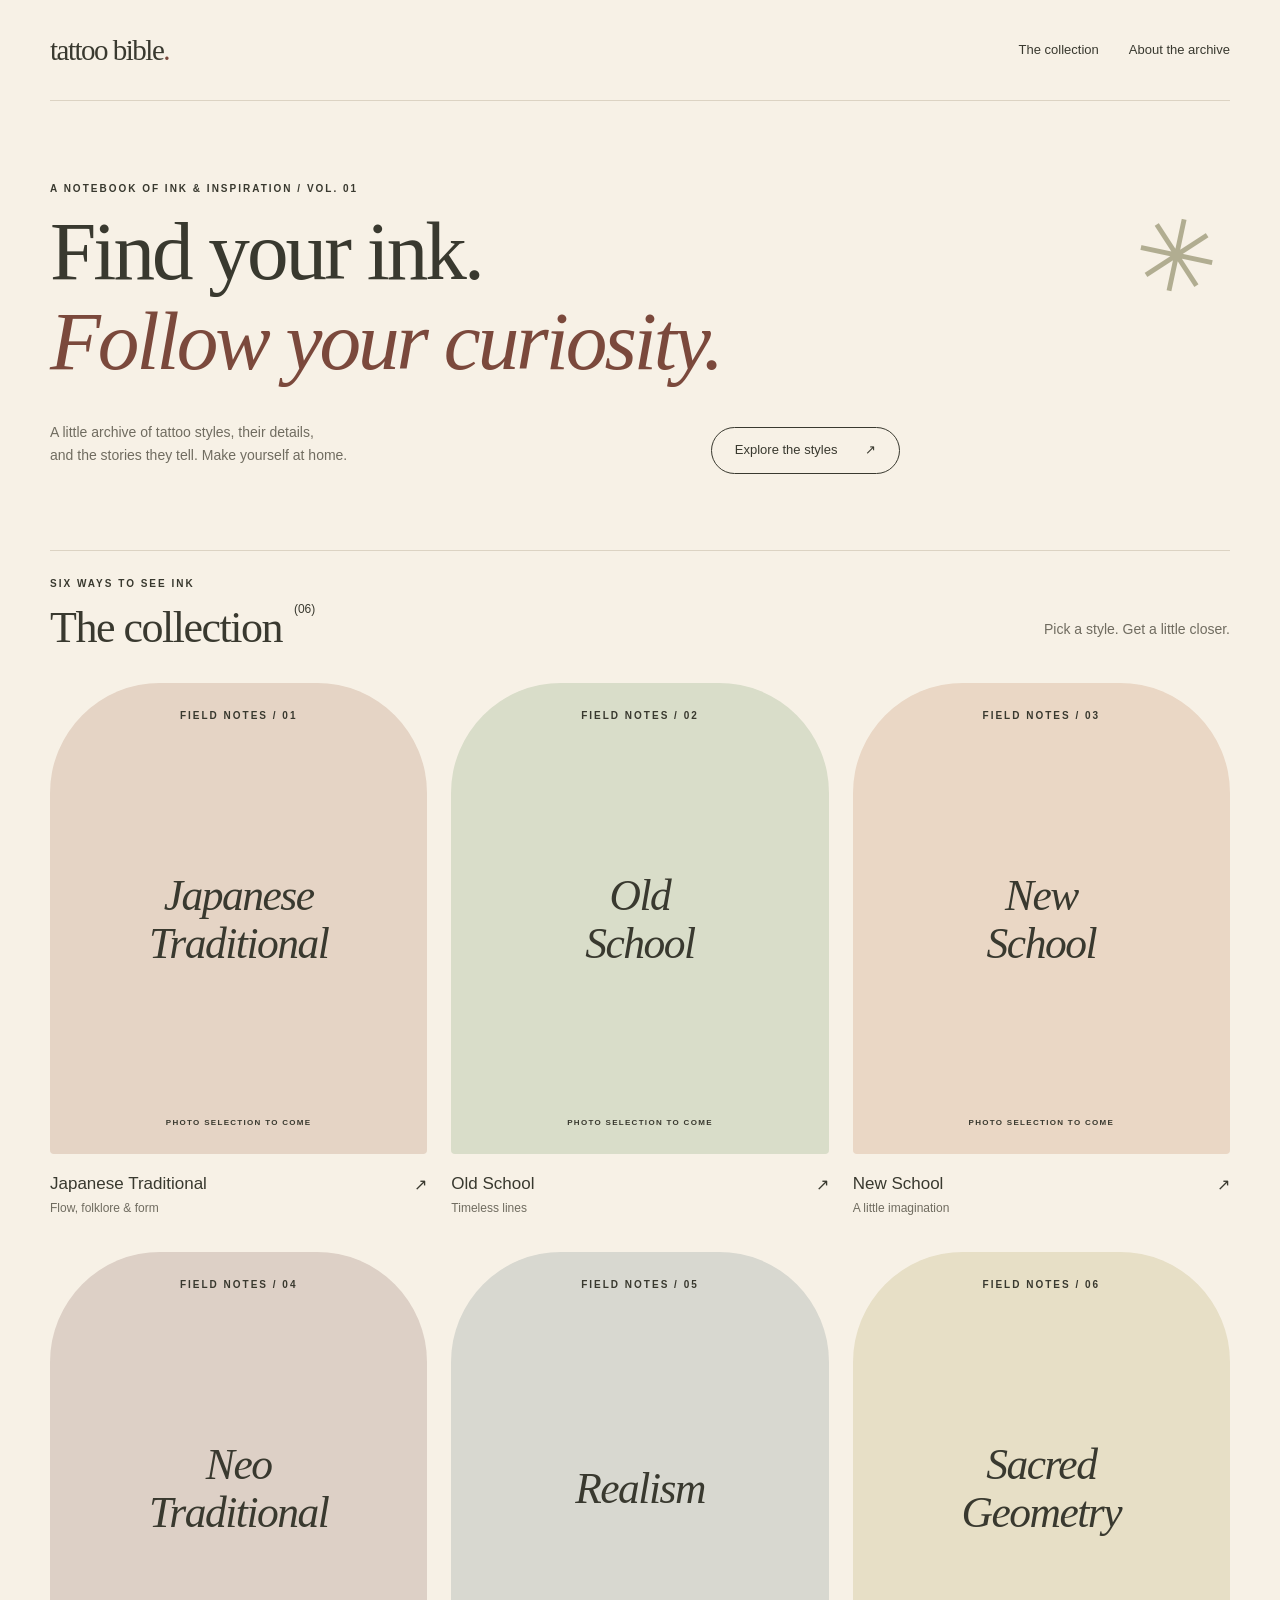
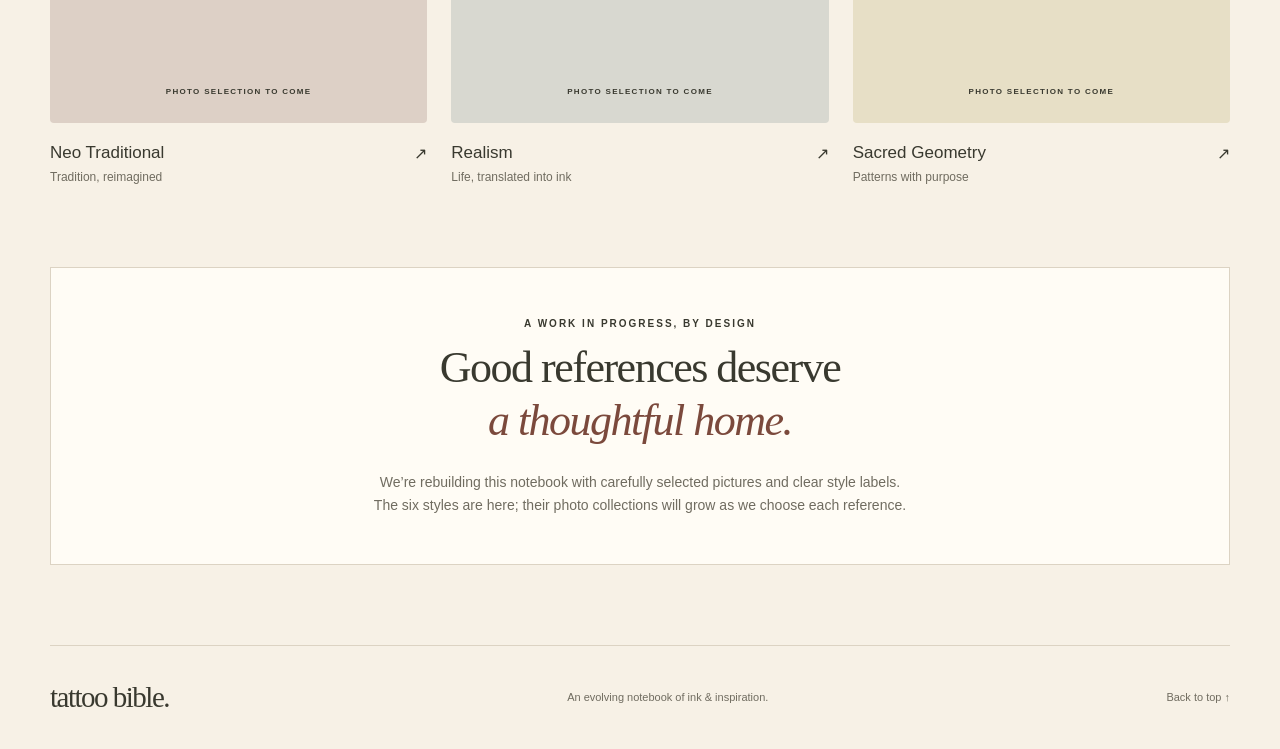
==== index.html @ 5ea59a40 "Rebuild cream Tattoo Bible with editable static pages and fresh image folders" ====
<!doctype html>
<html lang="en">
  <head>
    <meta charset="utf-8">
    <meta name="viewport" content="width=device-width, initial-scale=1">
    <meta name="description" content="A visual notebook of six tattoo styles. Explore their details and build your reference collection.">
    <title>A visual notebook — Tattoo Bible</title>
    <link rel="stylesheet" href="css/style.css">
    <script src="js/main.js" defer></script>
  </head>
  <body>
    <a class="skip-link" href="#main">Skip to content</a>
    <header class="site-header">
      <a class="brand" href="index.html">tattoo bible<span class="brand-dot">.</span></a>
      <nav aria-label="Main navigation">
        <a href="index.html#collection">The collection</a>
        <a href="index.html#about">About the archive</a>
      </nav>
    </header>
    <main id="main">
      <div id="top"></div>
      <section class="hero" aria-labelledby="hero-title">
        <p class="eyebrow">A NOTEBOOK OF INK &amp; INSPIRATION / VOL. 01</p>
        <h1 id="hero-title">Find your ink.<br><em>Follow your curiosity.</em></h1>
        <div class="hero-bottom">
          <p>A little archive of tattoo styles, their details,<br>and the stories they tell. Make yourself at home.</p>
          <a class="pill-link" href="#collection">Explore the styles <span aria-hidden="true">↗</span></a>
        </div>
        <span class="hero-flower" aria-hidden="true">✳</span>
      </section>
      <section id="collection" aria-labelledby="collection-title">
        <div class="section-heading">
          <div><p class="eyebrow">SIX WAYS TO SEE INK</p><h2 id="collection-title">The collection<span class="small-count">(06)</span></h2></div>
          <p>Pick a style. Get a little closer.</p>
        </div>
        <div class="style-grid">
        <a class="style-card" href="styles/japanese-traditional.html">
          <div class="cover-placeholder tone-1" aria-label="Japanese Traditional: photos to be selected">
            <span class="cover-index">FIELD NOTES / 01</span>
            <span class="cover-word">Japanese<br>Traditional</span>
            <span class="cover-note">PHOTO SELECTION TO COME</span>
          </div>
          <div class="card-heading"><h3>Japanese Traditional</h3><span aria-hidden="true">↗</span></div>
          <p>Flow, folklore & form</p>
        </a>
        <a class="style-card" href="styles/old-school.html">
          <div class="cover-placeholder tone-2" aria-label="Old School: photos to be selected">
            <span class="cover-index">FIELD NOTES / 02</span>
            <span class="cover-word">Old<br>School</span>
            <span class="cover-note">PHOTO SELECTION TO COME</span>
          </div>
          <div class="card-heading"><h3>Old School</h3><span aria-hidden="true">↗</span></div>
          <p>Timeless lines</p>
        </a>
        <a class="style-card" href="styles/new-school.html">
          <div class="cover-placeholder tone-3" aria-label="New School: photos to be selected">
            <span class="cover-index">FIELD NOTES / 03</span>
            <span class="cover-word">New<br>School</span>
            <span class="cover-note">PHOTO SELECTION TO COME</span>
          </div>
          <div class="card-heading"><h3>New School</h3><span aria-hidden="true">↗</span></div>
          <p>A little imagination</p>
        </a>
        <a class="style-card" href="styles/neo-traditional.html">
          <div class="cover-placeholder tone-4" aria-label="Neo Traditional: photos to be selected">
            <span class="cover-index">FIELD NOTES / 04</span>
            <span class="cover-word">Neo<br>Traditional</span>
            <span class="cover-note">PHOTO SELECTION TO COME</span>
          </div>
          <div class="card-heading"><h3>Neo Traditional</h3><span aria-hidden="true">↗</span></div>
          <p>Tradition, reimagined</p>
        </a>
        <a class="style-card" href="styles/realism.html">
          <div class="cover-placeholder tone-5" aria-label="Realism: photos to be selected">
            <span class="cover-index">FIELD NOTES / 05</span>
            <span class="cover-word">Realism</span>
            <span class="cover-note">PHOTO SELECTION TO COME</span>
          </div>
          <div class="card-heading"><h3>Realism</h3><span aria-hidden="true">↗</span></div>
          <p>Life, translated into ink</p>
        </a>
        <a class="style-card" href="styles/sacred-geometry.html">
          <div class="cover-placeholder tone-6" aria-label="Sacred Geometry: photos to be selected">
            <span class="cover-index">FIELD NOTES / 06</span>
            <span class="cover-word">Sacred<br>Geometry</span>
            <span class="cover-note">PHOTO SELECTION TO COME</span>
          </div>
          <div class="card-heading"><h3>Sacred Geometry</h3><span aria-hidden="true">↗</span></div>
          <p>Patterns with purpose</p>
        </a>
        </div>
      </section>
      <section id="about" class="about-note" aria-labelledby="about-title">
        <p class="eyebrow">A WORK IN PROGRESS, BY DESIGN</p>
        <h2 id="about-title">Good references deserve<br><em>a thoughtful home.</em></h2>
        <p>We’re rebuilding this notebook with carefully selected pictures and clear style labels. The six styles are here; their photo collections will grow as we choose each reference.</p>
      </section>
    </main>
    <footer class="site-footer">
      <a class="brand" href="index.html">tattoo bible.</a>
      <p>An evolving notebook of ink &amp; inspiration.</p>
      <a href="#top">Back to top ↑</a>
    </footer>
  </body>
</html>
---- css/style.css ----
/* Change these colors to personalize the whole website. */
:root {
  --cream: #f7f1e6;
  --paper: #fffcf5;
  --ink: #39392f;
  --muted: #706c60;
  --line: #dcd3c3;
  --accent: #7b493c;
}

* {
  box-sizing: border-box;
}

html {
  scroll-behavior: smooth;
  scroll-padding-top: 24px;
}

body {
  margin: 0;
  background: var(--cream);
  color: var(--ink);
  font-family: Arial, Helvetica, sans-serif;
  font-size: 16px;
  line-height: 1.6;
}

a {
  color: inherit;
  text-decoration: none;
}

a:focus-visible, button:focus-visible {
  outline: 3px solid var(--accent);
  outline-offset: 5px;
}

.site-header, main, .site-footer {
  width: min(1180px, calc(100% - 64px));
  margin-inline: auto;
}

.site-header {
  display: flex;
  justify-content: space-between;
  align-items: center;
  padding-block: 27px;
  border-bottom: 1px solid var(--line);
  gap: 24px;
}

.brand {
  font-family: Georgia, serif;
  font-size: 29px;
  letter-spacing: -1.5px;
}

.brand-dot {
  color: var(--accent);
}

nav {
  display: flex;
  gap: 30px;
  font-size: 13px;
}

nav a:hover, .back-link:hover {
  text-decoration: underline;
  text-underline-offset: 5px;
}

.hero {
  position: relative;
  padding: 80px 0 70px;
}

.eyebrow, .cover-index, .cover-note {
  font-size: 10px;
  letter-spacing: 2px;
  font-weight: 600;
}

h1, h2, h3, p {
  margin-top: 0;
}

h1, h2, .serif-note {
  font-family: Georgia, 'Times New Roman', serif;
  font-weight: 400;
}

h1 {
  font-size: clamp(44px, 6.5vw, 86px);
  line-height: 1.08;
  letter-spacing: -3px;
  margin-bottom: 34px;
}

em {
  font-weight: 400;
  color: var(--accent);
}

.hero-bottom {
  display: flex;
  align-items: center;
  justify-content: space-between;
  max-width: 850px;
  gap: 28px;
}

.hero-bottom p, .style-card p, .section-heading > p {
  color: var(--muted);
  font-size: 14px;
}

.pill-link {
  border: 1px solid var(--ink);
  padding: 12px 23px;
  border-radius: 40px;
  font-size: 13px;
  white-space: nowrap;
}

.pill-link span {
  margin-left: 24px;
}

.pill-link:hover {
  background: var(--ink);
  color: var(--cream);
}

.hero-flower {
  position: absolute;
  right: 12px;
  top: 75px;
  font-size: 100px;
  color: #b1ad91;
  transform: rotate(12deg);
}

.section-heading {
  display: flex;
  align-items: end;
  justify-content: space-between;
  gap: 24px;
  border-top: 1px solid var(--line);
  padding-top: 25px;
  margin-bottom: 28px;
}

h2 {
  font-size: clamp(30px, 4vw, 44px);
  line-height: 1.2;
  letter-spacing: -1.5px;
  margin-bottom: 0;
}

.small-count {
  font: 12px Arial, sans-serif;
  vertical-align: top;
  letter-spacing: 0;
  margin-left: 12px;
}

.style-grid, .photo-grid {
  display: grid;
  grid-template-columns: repeat(3, minmax(0, 1fr));
  gap: 34px 24px;
}

.cover-placeholder {
  aspect-ratio: 4 / 5;
  display: flex;
  flex-direction: column;
  align-items: center;
  justify-content: space-between;
  padding: 25px 14px;
  border-radius: 110px 110px 4px 4px;
  transition: transform 180ms ease;
}

.style-card:hover .cover-placeholder {
  transform: translateY(-5px);
}

.cover-word {
  font: italic clamp(28px, 3.4vw, 47px)/1.1 Georgia, serif;
  text-align: center;
  letter-spacing: -1.5px;
}

.cover-note {
  font-size: 8px;
  letter-spacing: 1.3px;
}

.tone-1 { background: #e5d4c5; }
.tone-2 { background: #d9ddc9; }
.tone-3 { background: #ead7c5; }
.tone-4 { background: #ddd0c6; }
.tone-5 { background: #d8d8d0; }
.tone-6 { background: #e7dfc6; }

.card-heading {
  display: flex;
  align-items: center;
  justify-content: space-between;
  margin-top: 16px;
}

.card-heading h3 {
  font-size: 17px;
  font-weight: 500;
  margin-bottom: 1px;
}

.style-card p {
  font-size: 12px;
  margin-bottom: 0;
}

.about-note {
  margin-block: 80px;
  padding: 48px 30px;
  background: var(--paper);
  text-align: center;
  border: 1px solid var(--line);
}

.about-note > p:last-child {
  max-width: 540px;
  margin: 24px auto 0;
  color: var(--muted);
  font-size: 14px;
}

.site-footer {
  border-top: 1px solid var(--line);
  padding-block: 28px;
  display: flex;
  justify-content: space-between;
  align-items: center;
  gap: 24px;
}

.site-footer p, .site-footer > a:last-child {
  margin: 0;
  font-size: 11px;
  color: var(--muted);
}

.back-link {
  display: inline-block;
  margin-top: 30px;
  font-size: 13px;
}

.style-intro {
  display: grid;
  grid-template-columns: 1fr 1fr;
  gap: 60px;
  padding-block: 58px;
}

.style-intro h1 {
  font-size: clamp(44px, 5vw, 68px);
}

.serif-note {
  font-size: 24px;
  font-style: italic;
  color: var(--accent);
}

.description {
  font-size: 17px;
  padding-top: 23px;
}

.traits {
  list-style: none;
  padding: 0;
  display: flex;
  flex-wrap: wrap;
  gap: 8px;
}

.traits li {
  padding: 5px 12px;
  border: 1px solid var(--line);
  border-radius: 20px;
  font-size: 11px;
}

.section-heading > span {
  font-size: 9px;
  letter-spacing: 1px;
}

.gallery-section {
  margin-bottom: 70px;
}

.empty-gallery {
  text-align: center;
  padding: 65px 24px;
  border-radius: 4px;
}

.empty-symbol {
  font-size: 50px;
}

.empty-gallery h3 {
  font: 30px Georgia, serif;
  margin-bottom: 12px;
}

.empty-gallery p {
  color: var(--muted);
  font-size: 14px;
}

.photo-grid img {
  display: block;
  width: 100%;
  height: auto;
  border-radius: 4px;
}

.photo-grid figure {
  margin: 0;
}

.photo-grid figcaption {
  font-size: 12px;
  margin-top: 8px;
}

.skip-link {
  position: absolute;
  top: -100px;
  background: var(--paper);
  padding: 12px;
}

.skip-link:focus {
  top: 0;
  z-index: 10;
}

@media (max-width: 760px) {
  .site-header, main, .site-footer {
    width: calc(100% - 36px);
  }

  .site-header {
    align-items: start;
  }

  nav {
    gap: 10px;
    flex-direction: column;
    font-size: 11px;
  }

  .hero {
    padding-block: 58px 45px;
  }

  h1 {
    letter-spacing: -2px;
  }

  .hero-flower {
    display: none;
  }

  .hero-bottom, .section-heading, .site-footer {
    align-items: start;
    flex-direction: column;
  }

  .style-grid, .photo-grid {
    grid-template-columns: repeat(2, minmax(0, 1fr));
    gap: 28px 16px;
  }

  .cover-placeholder {
    padding: 20px 10px;
  }

  .cover-index, .cover-note {
    font-size: 7px;
    letter-spacing: 0.7px;
  }

  .card-heading h3 {
    font-size: 14px;
  }

  .style-intro {
    grid-template-columns: 1fr;
    gap: 0;
    padding-block: 35px;
  }

  .description {
    padding-top: 0;
  }
}

@media (prefers-reduced-motion: reduce) {
  html {
    scroll-behavior: auto;
  }

  .cover-placeholder {
    transition: none;
  }
}
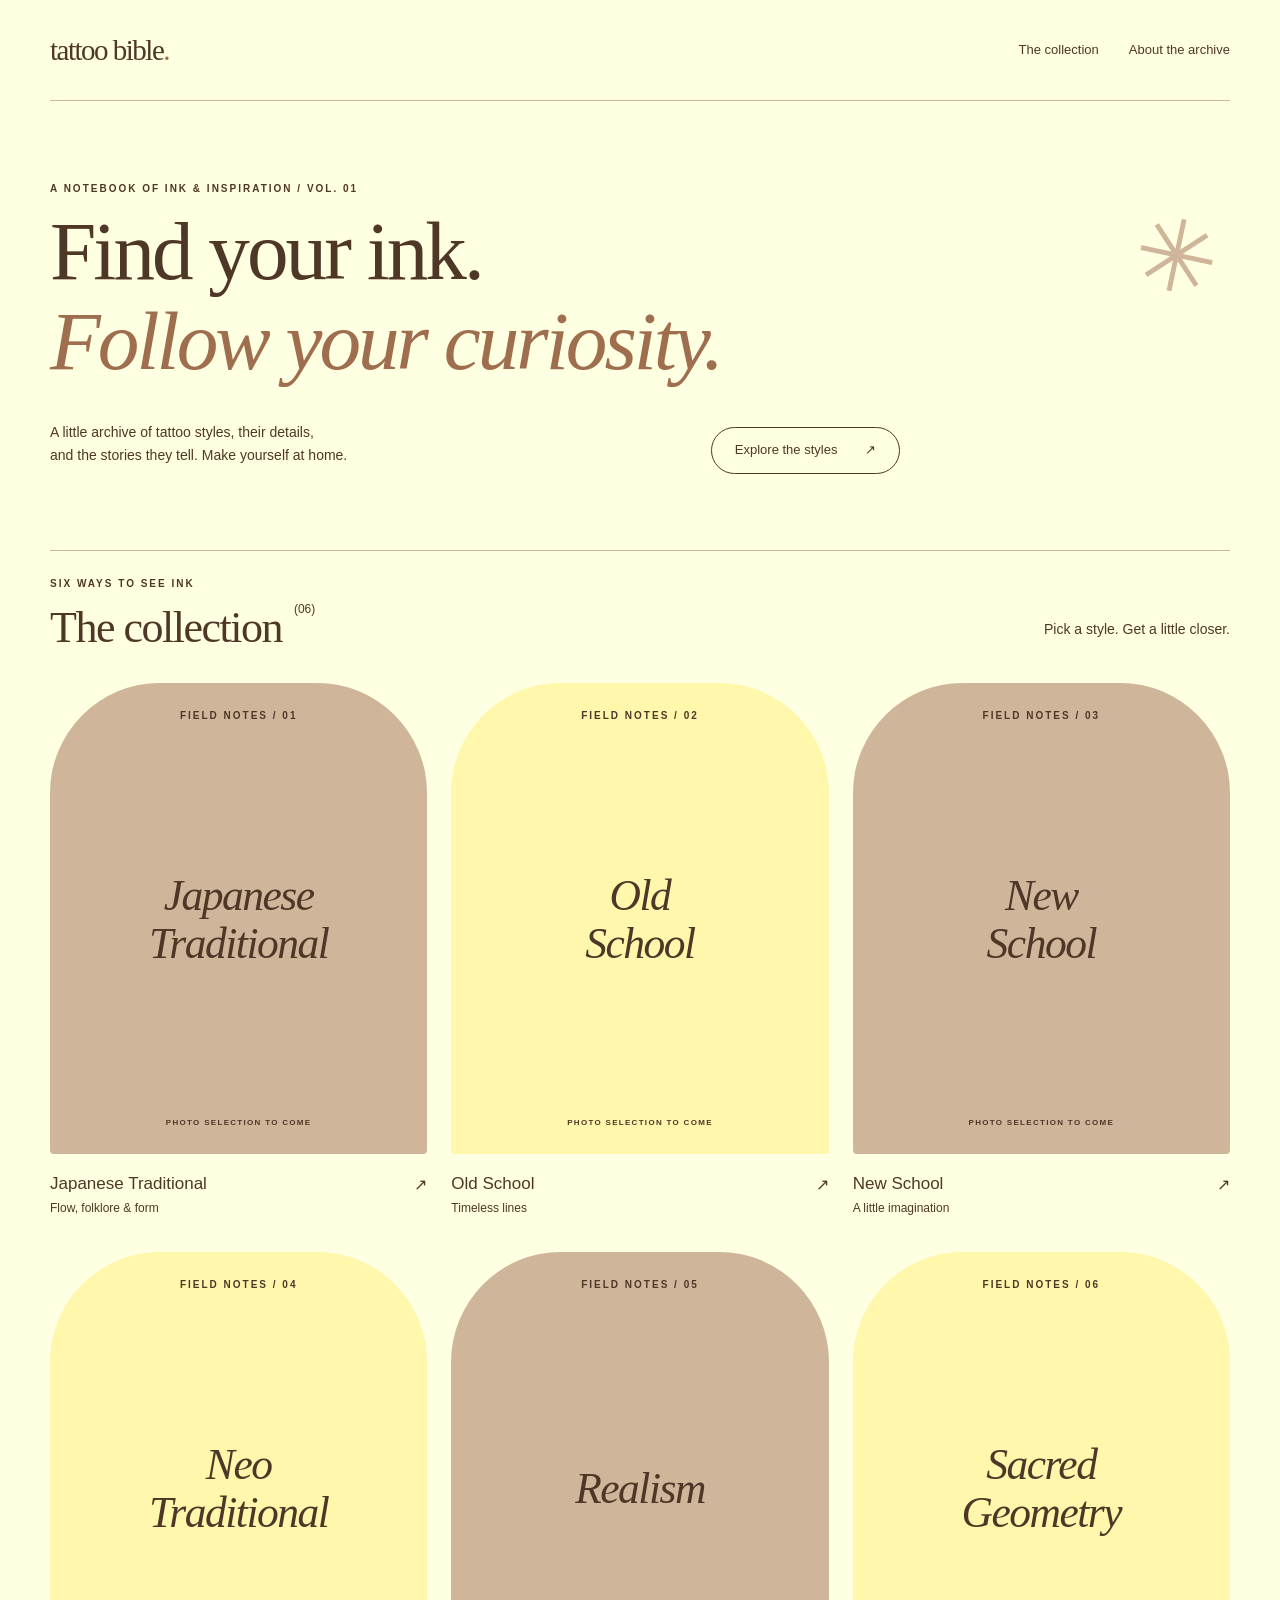
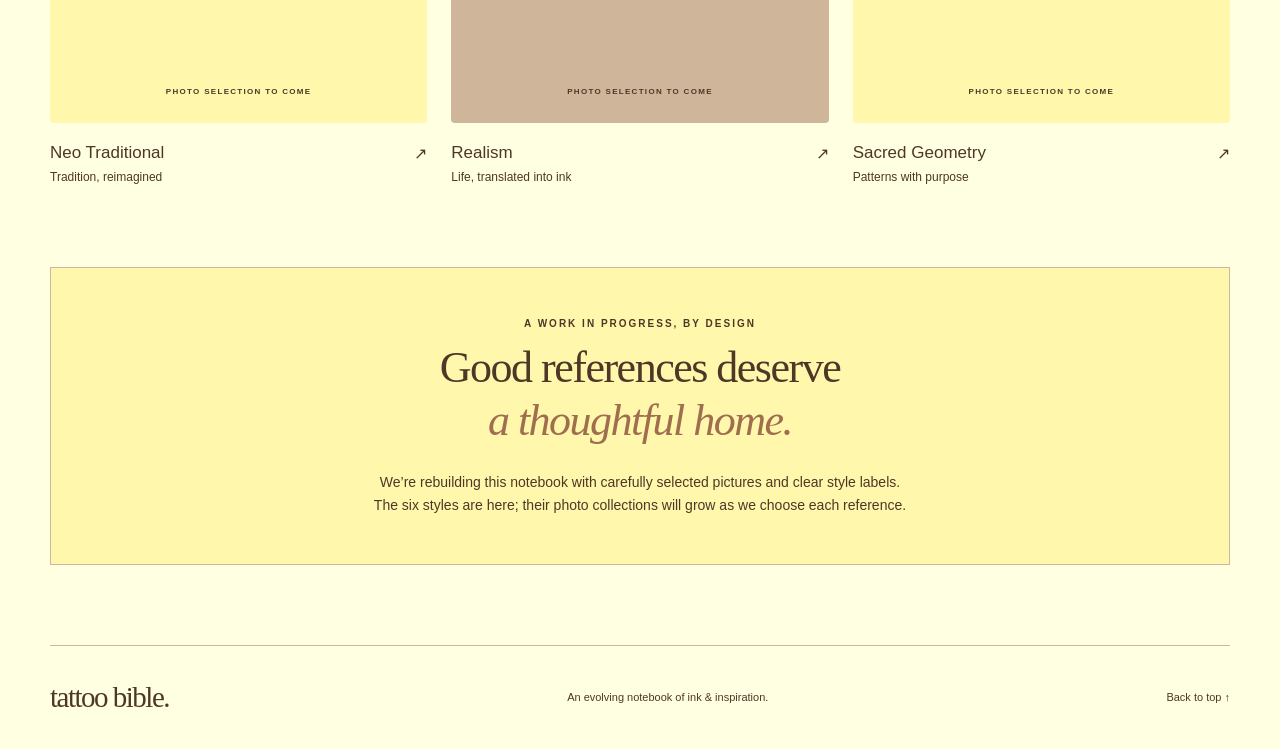
==== commit b5664fe7: "Version stylesheet links to refresh cached palette" ====
--- a/index.html
+++ b/index.html
@@ -5,7 +5,7 @@
     <meta name="viewport" content="width=device-width, initial-scale=1">
     <meta name="description" content="A visual notebook of six tattoo styles. Explore their details and build your reference collection.">
     <title>A visual notebook — Tattoo Bible</title>
-    <link rel="stylesheet" href="css/style.css">
+    <link rel="stylesheet" href="css/style.css?v=palette-2">
     <script src="js/main.js" defer></script>
   </head>
   <body>
--- a/css/style.css
+++ b/css/style.css
@@ -1,11 +1,12 @@
-/* Change these colors to personalize the whole website. */
+/* Requested palette: ivory, pale yellow, tan, and warm brown.
+   A deeper brown keeps small text readable on yellow and tan surfaces. */
 :root {
-  --cream: #f7f1e6;
-  --paper: #fffcf5;
-  --ink: #39392f;
-  --muted: #706c60;
-  --line: #dcd3c3;
-  --accent: #7b493c;
+  --cream: #ffffe1;
+  --paper: #fff7ab;
+  --ink: #4f3727;
+  --muted: #4f3727;
+  --line: #cfb59a;
+  --accent: #9f6e4e;
 }
 
 * {
@@ -138,7 +139,7 @@
   right: 12px;
   top: 75px;
   font-size: 100px;
-  color: #b1ad91;
+  color: #cfb59a;
   transform: rotate(12deg);
 }
 
@@ -198,12 +199,12 @@
   letter-spacing: 1.3px;
 }
 
-.tone-1 { background: #e5d4c5; }
-.tone-2 { background: #d9ddc9; }
-.tone-3 { background: #ead7c5; }
-.tone-4 { background: #ddd0c6; }
-.tone-5 { background: #d8d8d0; }
-.tone-6 { background: #e7dfc6; }
+.tone-1 { background: #cfb59a; }
+.tone-2 { background: #fff7ab; }
+.tone-3 { background: #cfb59a; }
+.tone-4 { background: #fff7ab; }
+.tone-5 { background: #cfb59a; }
+.tone-6 { background: #fff7ab; }
 
 .card-heading {
   display: flex;
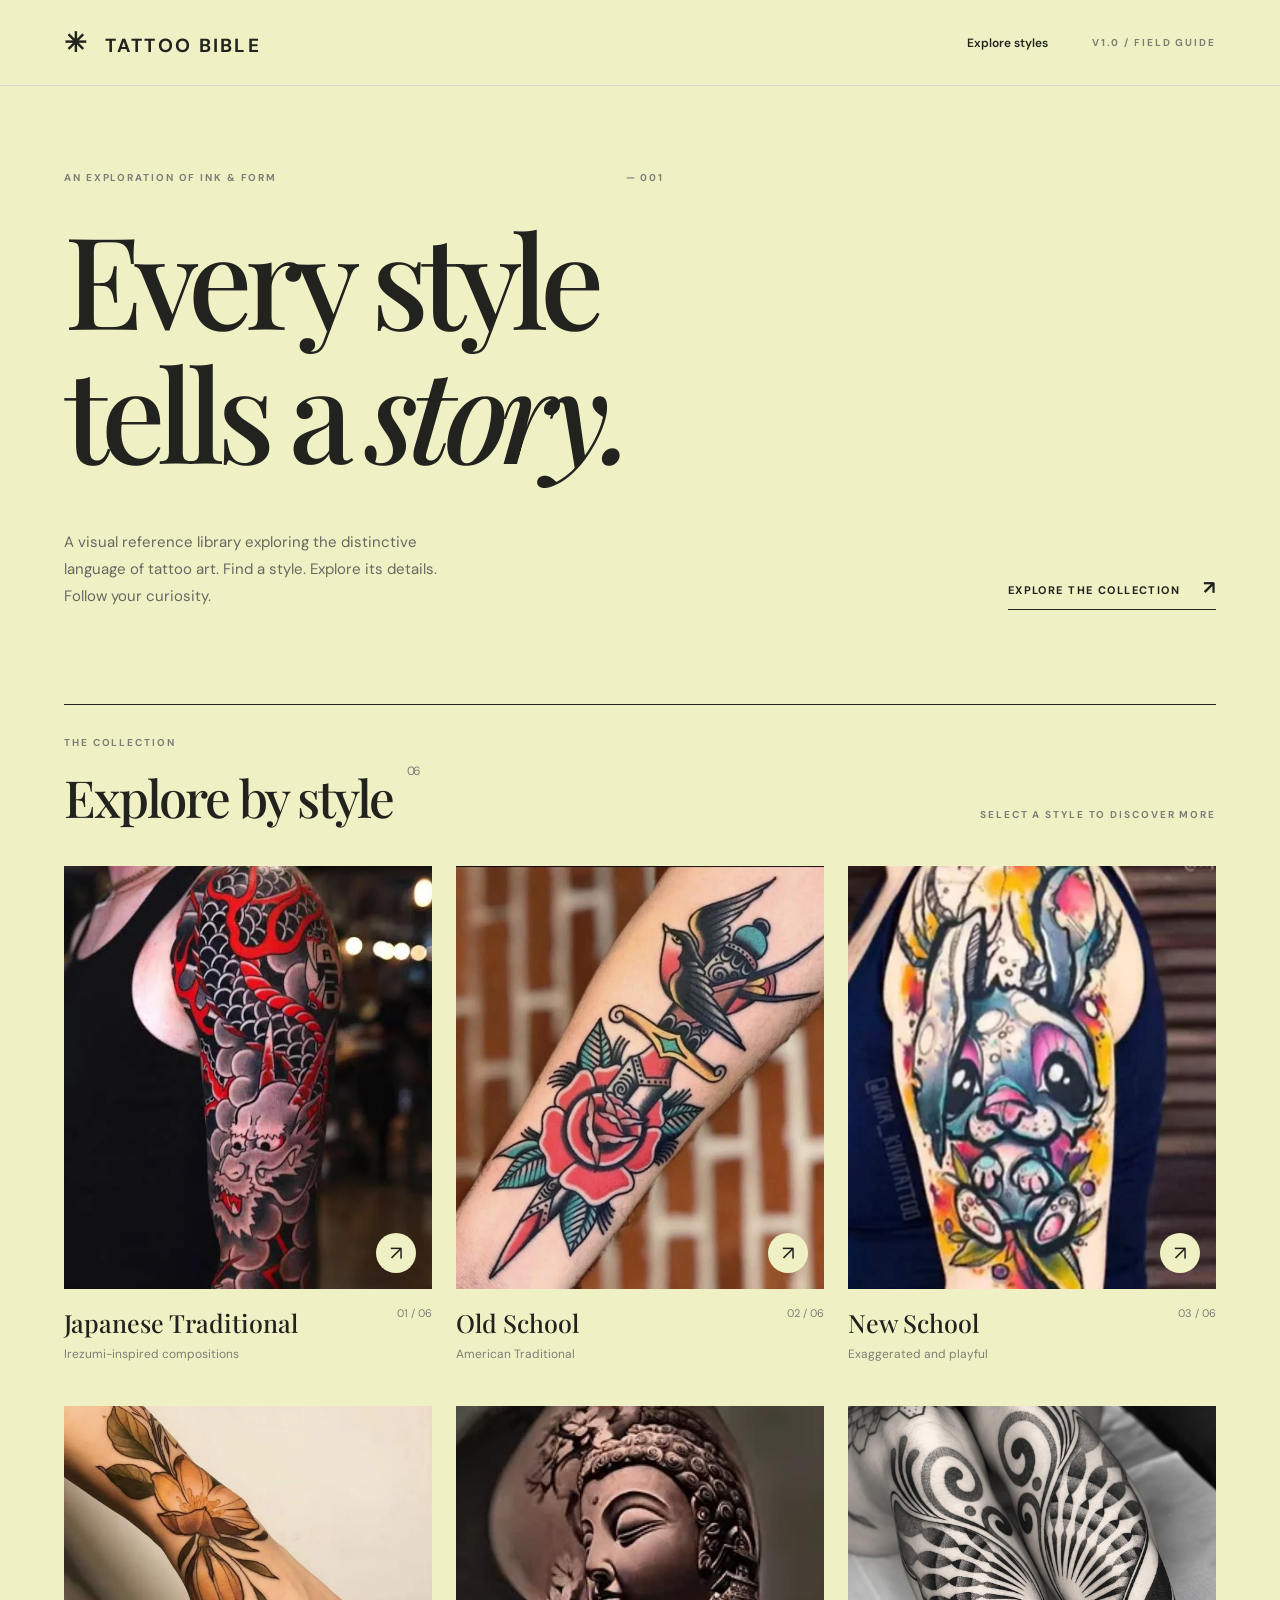
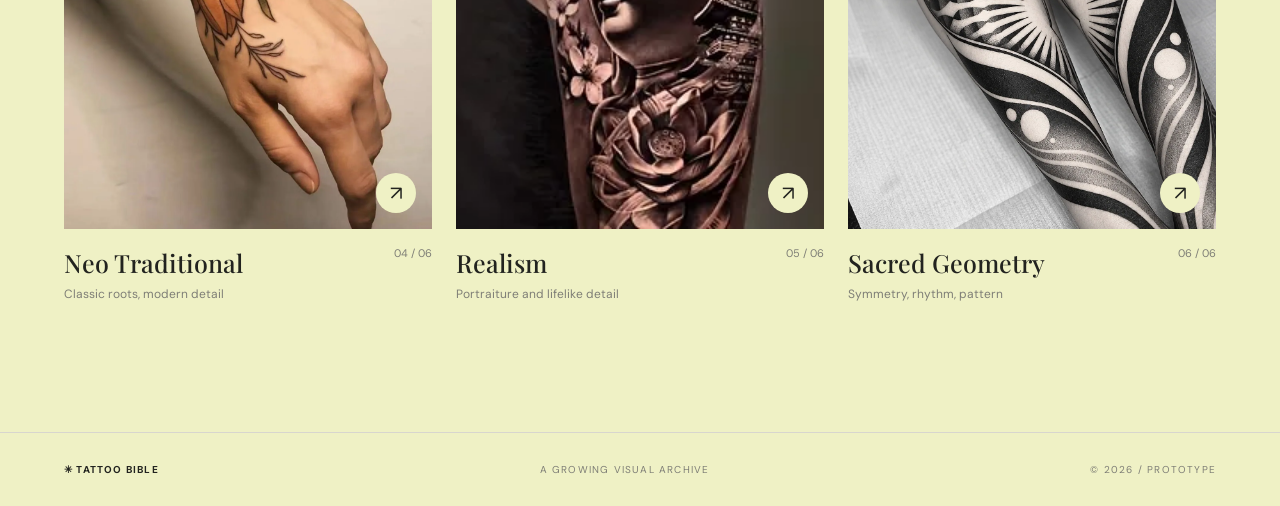
==== commit 3037e9a9: "Replace fresh design with restored photo prototype and EFF1C5 background" ====
--- a/index.html
+++ b/index.html
@@ -1,105 +1,66 @@
 <!doctype html>
 <html lang="en">
   <head>
-    <meta charset="utf-8">
-    <meta name="viewport" content="width=device-width, initial-scale=1">
-    <meta name="description" content="A visual notebook of six tattoo styles. Explore their details and build your reference collection.">
-    <title>A visual notebook — Tattoo Bible</title>
-    <link rel="stylesheet" href="css/style.css?v=palette-2">
-    <script src="js/main.js" defer></script>
+    <meta charset="utf-8" />
+    <meta name="viewport" content="width=device-width,initial-scale=1" />
+    <meta name="theme-color" content="#EFF1C5" />
+    <meta
+      name="description"
+      content="Tattoo Bible: a visual field guide to tattoo styles."
+    />
+    <title>Tattoo Bible — Visual Style Guide</title>
+    <link rel="stylesheet" href="css/style.css?v=cream-2" />
   </head>
   <body>
-    <a class="skip-link" href="#main">Skip to content</a>
     <header class="site-header">
-      <a class="brand" href="index.html">tattoo bible<span class="brand-dot">.</span></a>
-      <nav aria-label="Main navigation">
-        <a href="index.html#collection">The collection</a>
-        <a href="index.html#about">About the archive</a>
+      <a class="brand" href="./" aria-label="Tattoo Bible home"
+        ><span class="brand-mark">✳</span> TATTOO BIBLE</a
+      >
+      <nav>
+        <a href="#gallery" id="browse-link">Explore styles</a>
+        <span class="version">V1.0 / FIELD GUIDE</span>
       </nav>
     </header>
-    <main id="main">
-      <div id="top"></div>
-      <section class="hero" aria-labelledby="hero-title">
-        <p class="eyebrow">A NOTEBOOK OF INK &amp; INSPIRATION / VOL. 01</p>
-        <h1 id="hero-title">Find your ink.<br><em>Follow your curiosity.</em></h1>
-        <div class="hero-bottom">
-          <p>A little archive of tattoo styles, their details,<br>and the stories they tell. Make yourself at home.</p>
-          <a class="pill-link" href="#collection">Explore the styles <span aria-hidden="true">↗</span></a>
+    <main id="app">
+      <section class="intro">
+        <div class="eyebrow">
+          AN EXPLORATION OF INK & FORM
+          <span>— 001</span>
         </div>
-        <span class="hero-flower" aria-hidden="true">✳</span>
-      </section>
-      <section id="collection" aria-labelledby="collection-title">
-        <div class="section-heading">
-          <div><p class="eyebrow">SIX WAYS TO SEE INK</p><h2 id="collection-title">The collection<span class="small-count">(06)</span></h2></div>
-          <p>Pick a style. Get a little closer.</p>
-        </div>
-        <div class="style-grid">
-        <a class="style-card" href="styles/japanese-traditional.html">
-          <div class="cover-placeholder tone-1" aria-label="Japanese Traditional: photos to be selected">
-            <span class="cover-index">FIELD NOTES / 01</span>
-            <span class="cover-word">Japanese<br>Traditional</span>
-            <span class="cover-note">PHOTO SELECTION TO COME</span>
-          </div>
-          <div class="card-heading"><h3>Japanese Traditional</h3><span aria-hidden="true">↗</span></div>
-          <p>Flow, folklore & form</p>
-        </a>
-        <a class="style-card" href="styles/old-school.html">
-          <div class="cover-placeholder tone-2" aria-label="Old School: photos to be selected">
-            <span class="cover-index">FIELD NOTES / 02</span>
-            <span class="cover-word">Old<br>School</span>
-            <span class="cover-note">PHOTO SELECTION TO COME</span>
-          </div>
-          <div class="card-heading"><h3>Old School</h3><span aria-hidden="true">↗</span></div>
-          <p>Timeless lines</p>
-        </a>
-        <a class="style-card" href="styles/new-school.html">
-          <div class="cover-placeholder tone-3" aria-label="New School: photos to be selected">
-            <span class="cover-index">FIELD NOTES / 03</span>
-            <span class="cover-word">New<br>School</span>
-            <span class="cover-note">PHOTO SELECTION TO COME</span>
-          </div>
-          <div class="card-heading"><h3>New School</h3><span aria-hidden="true">↗</span></div>
-          <p>A little imagination</p>
-        </a>
-        <a class="style-card" href="styles/neo-traditional.html">
-          <div class="cover-placeholder tone-4" aria-label="Neo Traditional: photos to be selected">
-            <span class="cover-index">FIELD NOTES / 04</span>
-            <span class="cover-word">Neo<br>Traditional</span>
-            <span class="cover-note">PHOTO SELECTION TO COME</span>
-          </div>
-          <div class="card-heading"><h3>Neo Traditional</h3><span aria-hidden="true">↗</span></div>
-          <p>Tradition, reimagined</p>
-        </a>
-        <a class="style-card" href="styles/realism.html">
-          <div class="cover-placeholder tone-5" aria-label="Realism: photos to be selected">
-            <span class="cover-index">FIELD NOTES / 05</span>
-            <span class="cover-word">Realism</span>
-            <span class="cover-note">PHOTO SELECTION TO COME</span>
-          </div>
-          <div class="card-heading"><h3>Realism</h3><span aria-hidden="true">↗</span></div>
-          <p>Life, translated into ink</p>
-        </a>
-        <a class="style-card" href="styles/sacred-geometry.html">
-          <div class="cover-placeholder tone-6" aria-label="Sacred Geometry: photos to be selected">
-            <span class="cover-index">FIELD NOTES / 06</span>
-            <span class="cover-word">Sacred<br>Geometry</span>
-            <span class="cover-note">PHOTO SELECTION TO COME</span>
-          </div>
-          <div class="card-heading"><h3>Sacred Geometry</h3><span aria-hidden="true">↗</span></div>
-          <p>Patterns with purpose</p>
-        </a>
+        <h1>Every style<br />tells a <em>story.</em></h1>
+        <div class="intro-bottom">
+          <p>
+            A visual reference library exploring the distinctive language of tattoo art.
+            Find a style. Explore its details. Follow your curiosity.
+          </p>
+          <a class="text-link" href="#gallery"
+            >EXPLORE THE COLLECTION <span aria-hidden="true">↗</span></a
+          >
         </div>
       </section>
-      <section id="about" class="about-note" aria-labelledby="about-title">
-        <p class="eyebrow">A WORK IN PROGRESS, BY DESIGN</p>
-        <h2 id="about-title">Good references deserve<br><em>a thoughtful home.</em></h2>
-        <p>We’re rebuilding this notebook with carefully selected pictures and clear style labels. The six styles are here; their photo collections will grow as we choose each reference.</p>
+      <section id="gallery" class="collection">
+        <div class="section-heading">
+          <div>
+            <span class="eyebrow">THE COLLECTION</span>
+            <h2>Explore by style<span class="count">06</span></h2>
+          </div>
+          <p>SELECT A STYLE TO DISCOVER MORE</p>
+        </div>
+        <div class="cards" id="style-cards"></div>
       </section>
     </main>
-    <footer class="site-footer">
-      <a class="brand" href="index.html">tattoo bible.</a>
-      <p>An evolving notebook of ink &amp; inspiration.</p>
-      <a href="#top">Back to top ↑</a>
+    <footer>
+      <span>✳ TATTOO BIBLE</span>
+      <span>A GROWING VISUAL ARCHIVE</span>
+      <span>© 2026 / PROTOTYPE</span>
     </footer>
+    <dialog id="lightbox" aria-label="Image viewer">
+      <button id="close-lightbox" class="close" aria-label="Close image">✕</button>
+      <button class="prev" id="prev-image" aria-label="Previous image">‹</button>
+      <img id="lightbox-img" alt="" />
+      <button class="next" id="next-image" aria-label="Next image">›</button>
+      <span id="lightbox-count"></span>
+    </dialog>
+    <script src="js/app.js" defer></script>
   </body>
 </html>
--- a/css/style.css
+++ b/css/style.css
@@ -1,426 +1,430 @@
-/* Requested palette: ivory, pale yellow, tan, and warm brown.
-   A deeper brown keeps small text readable on yellow and tan surfaces. */
+@import url("https://fonts.googleapis.com/css2?family=DM+Sans:wght@400;500;600;700&family=Playfair+Display:ital,wght@0,500;0,600;1,500&display=swap");
 :root {
-  --cream: #ffffe1;
-  --paper: #fff7ab;
-  --ink: #4f3727;
-  --muted: #4f3727;
-  --line: #cfb59a;
-  --accent: #9f6e4e;
-}
-
+  --paper: #EFF1C5;
+  --ink: #22231f;
+  --muted: #7e7e76;
+  --line: #d8d6ce;
+}
 * {
   box-sizing: border-box;
 }
-
 html {
   scroll-behavior: smooth;
-  scroll-padding-top: 24px;
-}
-
+}
 body {
   margin: 0;
-  background: var(--cream);
+  background: var(--paper);
   color: var(--ink);
-  font-family: Arial, Helvetica, sans-serif;
-  font-size: 16px;
-  line-height: 1.6;
-}
-
+  font-family: "DM Sans", Arial, sans-serif;
+}
 a {
   color: inherit;
   text-decoration: none;
 }
-
-a:focus-visible, button:focus-visible {
-  outline: 3px solid var(--accent);
-  outline-offset: 5px;
-}
-
-.site-header, main, .site-footer {
-  width: min(1180px, calc(100% - 64px));
-  margin-inline: auto;
-}
-
+button {
+  font: inherit;
+}
 .site-header {
-  display: flex;
-  justify-content: space-between;
+  height: 86px;
+  padding: 0 clamp(22px, 5vw, 90px);
+  display: flex;
   align-items: center;
-  padding-block: 27px;
+  justify-content: space-between;
   border-bottom: 1px solid var(--line);
-  gap: 24px;
-}
-
+}
 .brand {
-  font-family: Georgia, serif;
-  font-size: 29px;
-  letter-spacing: -1.5px;
-}
-
-.brand-dot {
-  color: var(--accent);
-}
-
-nav {
-  display: flex;
-  gap: 30px;
-  font-size: 13px;
-}
-
-nav a:hover, .back-link:hover {
-  text-decoration: underline;
-  text-underline-offset: 5px;
-}
-
-.hero {
-  position: relative;
-  padding: 80px 0 70px;
-}
-
-.eyebrow, .cover-index, .cover-note {
+  font-size: 19px;
+  font-weight: 700;
+  letter-spacing: 0.12em;
+}
+.brand-mark {
+  font-size: 27px;
+  margin-right: 9px;
+}
+.site-header nav {
+  display: flex;
+  gap: 44px;
+  align-items: center;
+  font-size: 12px;
+  font-weight: 600;
+}
+.version,
+.eyebrow,
+.section-heading > p {
   font-size: 10px;
-  letter-spacing: 2px;
-  font-weight: 600;
-}
-
-h1, h2, h3, p {
-  margin-top: 0;
-}
-
-h1, h2, .serif-note {
-  font-family: Georgia, 'Times New Roman', serif;
-  font-weight: 400;
-}
-
-h1 {
-  font-size: clamp(44px, 6.5vw, 86px);
-  line-height: 1.08;
-  letter-spacing: -3px;
-  margin-bottom: 34px;
-}
-
-em {
-  font-weight: 400;
-  color: var(--accent);
-}
-
-.hero-bottom {
-  display: flex;
-  align-items: center;
-  justify-content: space-between;
-  max-width: 850px;
-  gap: 28px;
-}
-
-.hero-bottom p, .style-card p, .section-heading > p {
-  color: var(--muted);
-  font-size: 14px;
-}
-
-.pill-link {
-  border: 1px solid var(--ink);
-  padding: 12px 23px;
-  border-radius: 40px;
-  font-size: 13px;
+  letter-spacing: 0.19em;
+  font-weight: 700;
+  color: var(--muted);
+}
+.intro,
+.collection,
+.detail {
+  max-width: 1600px;
+  margin: auto;
+  padding-left: clamp(22px, 5vw, 90px);
+  padding-right: clamp(22px, 5vw, 90px);
+}
+.intro {
+  padding-top: 85px;
+  padding-bottom: 94px;
+}
+.intro .eyebrow {
+  display: flex;
+  justify-content: space-between;
+  max-width: 600px;
+}
+.intro h1 {
+  font-family: "Playfair Display", Georgia, serif;
+  font-size: clamp(64px, 10vw, 154px);
+  font-weight: 500;
+  letter-spacing: -0.065em;
+  line-height: 1.05;
+  margin: 26px 0 50px;
+}
+.intro h1 em {
+  font-weight: 500;
+}
+.intro-bottom {
+  display: flex;
+  justify-content: space-between;
+  align-items: end;
+  gap: 40px;
+}
+.intro-bottom p {
+  max-width: 400px;
+  font-size: 15px;
+  line-height: 1.8;
+  color: #676861;
+  margin: 0;
+}
+.text-link {
+  border-bottom: 1px solid var(--ink);
+  padding-bottom: 9px;
+  font-size: 11px;
+  font-weight: 700;
+  letter-spacing: 0.13em;
   white-space: nowrap;
 }
-
-.pill-link span {
-  margin-left: 24px;
-}
-
-.pill-link:hover {
-  background: var(--ink);
-  color: var(--cream);
-}
-
-.hero-flower {
-  position: absolute;
-  right: 12px;
-  top: 75px;
-  font-size: 100px;
-  color: #cfb59a;
-  transform: rotate(12deg);
-}
-
+.text-link span {
+  font-size: 19px;
+  margin-left: 18px;
+}
+.collection {
+  padding-bottom: 130px;
+}
 .section-heading {
+  border-top: 1px solid var(--ink);
+  padding-top: 25px;
   display: flex;
   align-items: end;
   justify-content: space-between;
-  gap: 24px;
-  border-top: 1px solid var(--line);
-  padding-top: 25px;
-  margin-bottom: 28px;
-}
-
-h2 {
-  font-size: clamp(30px, 4vw, 44px);
-  line-height: 1.2;
-  letter-spacing: -1.5px;
-  margin-bottom: 0;
-}
-
-.small-count {
-  font: 12px Arial, sans-serif;
+  margin-bottom: 35px;
+}
+.section-heading h2 {
+  font-family: "Playfair Display", Georgia, serif;
+  font-size: clamp(33px, 4vw, 54px);
+  font-weight: 500;
+  margin: 12px 0 0;
+  letter-spacing: -0.04em;
+}
+.count {
+  font:
+    12px "DM Sans",
+    sans-serif;
   vertical-align: top;
-  letter-spacing: 0;
-  margin-left: 12px;
-}
-
-.style-grid, .photo-grid {
+  margin-left: 14px;
+  color: var(--muted);
+}
+.cards {
   display: grid;
   grid-template-columns: repeat(3, minmax(0, 1fr));
-  gap: 34px 24px;
-}
-
-.cover-placeholder {
-  aspect-ratio: 4 / 5;
-  display: flex;
-  flex-direction: column;
-  align-items: center;
-  justify-content: space-between;
-  padding: 25px 14px;
-  border-radius: 110px 110px 4px 4px;
-  transition: transform 180ms ease;
-}
-
-.style-card:hover .cover-placeholder {
-  transform: translateY(-5px);
-}
-
-.cover-word {
-  font: italic clamp(28px, 3.4vw, 47px)/1.1 Georgia, serif;
-  text-align: center;
-  letter-spacing: -1.5px;
-}
-
-.cover-note {
-  font-size: 8px;
-  letter-spacing: 1.3px;
-}
-
-.tone-1 { background: #cfb59a; }
-.tone-2 { background: #fff7ab; }
-.tone-3 { background: #cfb59a; }
-.tone-4 { background: #fff7ab; }
-.tone-5 { background: #cfb59a; }
-.tone-6 { background: #fff7ab; }
-
-.card-heading {
-  display: flex;
-  align-items: center;
-  justify-content: space-between;
-  margin-top: 16px;
-}
-
-.card-heading h3 {
-  font-size: 17px;
+  gap: 44px 24px;
+}
+.style-card {
+  display: block;
+  min-width: 0;
+}
+.card-photo {
+  aspect-ratio: 4/4.6;
+  overflow: hidden;
+  background: #e1dfd8;
+  position: relative;
+}
+.card-photo img {
+  width: 100%;
+  height: 100%;
+  object-fit: cover;
+  display: block;
+  transition: transform 0.5s ease;
+}
+.style-card:hover img {
+  transform: scale(1.055);
+}
+.card-photo .arrow {
+  position: absolute;
+  bottom: 16px;
+  right: 16px;
+  background: var(--paper);
+  border-radius: 50%;
+  width: 40px;
+  height: 40px;
+  display: grid;
+  place-items: center;
+  font-size: 20px;
+}
+.card-meta {
+  display: flex;
+  justify-content: space-between;
+  gap: 10px;
+  margin-top: 17px;
+}
+.card-meta h3 {
+  font-family: "Playfair Display", Georgia, serif;
+  font-size: 25px;
   font-weight: 500;
-  margin-bottom: 1px;
-}
-
-.style-card p {
+  margin: 0;
+}
+.card-meta span {
+  font-size: 11px;
+  color: var(--muted);
+}
+.card-sub {
   font-size: 12px;
-  margin-bottom: 0;
-}
-
-.about-note {
-  margin-block: 80px;
-  padding: 48px 30px;
-  background: var(--paper);
-  text-align: center;
-  border: 1px solid var(--line);
-}
-
-.about-note > p:last-child {
-  max-width: 540px;
-  margin: 24px auto 0;
-  color: var(--muted);
-  font-size: 14px;
-}
-
-.site-footer {
-  border-top: 1px solid var(--line);
-  padding-block: 28px;
-  display: flex;
-  justify-content: space-between;
-  align-items: center;
-  gap: 24px;
-}
-
-.site-footer p, .site-footer > a:last-child {
-  margin: 0;
+  color: var(--muted);
+  margin-top: 7px;
+}
+.detail {
+  padding-top: 48px;
+  padding-bottom: 110px;
+}
+.back {
   font-size: 11px;
-  color: var(--muted);
-}
-
-.back-link {
-  display: inline-block;
-  margin-top: 30px;
-  font-size: 13px;
-}
-
-.style-intro {
+  letter-spacing: 0.12em;
+  font-weight: 700;
+}
+.detail-head {
   display: grid;
-  grid-template-columns: 1fr 1fr;
+  grid-template-columns: 1.1fr 0.9fr;
   gap: 60px;
-  padding-block: 58px;
-}
-
-.style-intro h1 {
-  font-size: clamp(44px, 5vw, 68px);
-}
-
-.serif-note {
-  font-size: 24px;
-  font-style: italic;
-  color: var(--accent);
-}
-
-.description {
-  font-size: 17px;
-  padding-top: 23px;
-}
-
-.traits {
-  list-style: none;
-  padding: 0;
+  align-items: end;
+  padding: 68px 0 48px;
+}
+.detail-head h1 {
+  font:
+    500 clamp(55px, 8vw, 112px) / 1.02 "Playfair Display",
+    Georgia,
+    serif;
+  letter-spacing: -0.06em;
+  margin: 17px 0;
+}
+.detail-description {
+  font-size: 16px;
+  line-height: 1.85;
+  color: #5c5d58;
+  max-width: 500px;
+}
+.trait-list {
   display: flex;
   flex-wrap: wrap;
   gap: 8px;
-}
-
-.traits li {
-  padding: 5px 12px;
+  margin-top: 24px;
+}
+.trait-list span {
   border: 1px solid var(--line);
-  border-radius: 20px;
+  padding: 9px 13px;
+  border-radius: 100px;
   font-size: 11px;
 }
-
-.section-heading > span {
-  font-size: 9px;
-  letter-spacing: 1px;
-}
-
-.gallery-section {
-  margin-bottom: 70px;
-}
-
-.empty-gallery {
-  text-align: center;
-  padding: 65px 24px;
-  border-radius: 4px;
-}
-
-.empty-symbol {
-  font-size: 50px;
-}
-
-.empty-gallery h3 {
-  font: 30px Georgia, serif;
-  margin-bottom: 12px;
-}
-
-.empty-gallery p {
-  color: var(--muted);
-  font-size: 14px;
-}
-
-.photo-grid img {
+.detail-feature {
+  width: 100%;
+  height: min(68vw, 650px);
+  object-fit: cover;
+  object-position: center 40%;
   display: block;
+}
+.gallery-title {
+  display: flex;
+  justify-content: space-between;
+  align-items: baseline;
+  margin: 65px 0 25px;
+  border-bottom: 1px solid var(--line);
+  padding-bottom: 15px;
+}
+.gallery-title h2 {
+  font:
+    500 36px "Playfair Display",
+    Georgia,
+    serif;
+  margin: 0;
+}
+.gallery-title span {
+  font-size: 11px;
+  color: var(--muted);
+}
+.image-grid {
+  display: grid;
+  grid-template-columns: repeat(3, minmax(0, 1fr));
+  gap: 15px;
+}
+.image-grid button {
+  padding: 0;
+  border: 0;
+  cursor: zoom-in;
+  background: #ddd;
+  aspect-ratio: 4/5;
+  overflow: hidden;
+}
+.image-grid img {
   width: 100%;
-  height: auto;
-  border-radius: 4px;
-}
-
-.photo-grid figure {
-  margin: 0;
-}
-
-.photo-grid figcaption {
+  height: 100%;
+  object-fit: cover;
+  transition: transform 0.35s;
+}
+.image-grid button:hover img {
+  transform: scale(1.04);
+}
+footer {
+  border-top: 1px solid var(--line);
+  padding: 30px clamp(22px, 5vw, 90px);
+  display: flex;
+  justify-content: space-between;
+  gap: 20px;
+  font-size: 10px;
+  letter-spacing: 0.12em;
+  color: var(--muted);
+}
+footer span:first-child {
+  color: var(--ink);
+  font-weight: 700;
+}
+dialog {
+  background: #171717;
+  border: 0;
+  max-width: none;
+  max-height: none;
+  width: 100vw;
+  height: 100vh;
+  padding: 65px 65px 55px;
+  color: white;
+}
+dialog::backdrop {
+  background: #111;
+}
+dialog[open] {
+  display: flex;
+  justify-content: center;
+  align-items: center;
+}
+dialog img {
+  max-width: 100%;
+  max-height: 100%;
+  object-fit: contain;
+}
+dialog button {
+  position: absolute;
+  border: 0;
+  background: #ffffff22;
+  color: white;
+  cursor: pointer;
+  width: 45px;
+  height: 45px;
+  border-radius: 50%;
+  font-size: 28px;
+}
+dialog .close {
+  top: 20px;
+  right: 25px;
+  font-size: 19px;
+}
+dialog .prev {
+  left: 12px;
+  top: 50%;
+}
+dialog .next {
+  right: 12px;
+  top: 50%;
+}
+#lightbox-count {
+  position: absolute;
+  bottom: 15px;
   font-size: 12px;
-  margin-top: 8px;
-}
-
-.skip-link {
-  position: absolute;
-  top: -100px;
-  background: var(--paper);
-  padding: 12px;
-}
-
-.skip-link:focus {
-  top: 0;
-  z-index: 10;
-}
-
-@media (max-width: 760px) {
-  .site-header, main, .site-footer {
-    width: calc(100% - 36px);
-  }
-
-  .site-header {
-    align-items: start;
-  }
-
-  nav {
-    gap: 10px;
-    flex-direction: column;
-    font-size: 11px;
-  }
-
-  .hero {
-    padding-block: 58px 45px;
-  }
-
-  h1 {
-    letter-spacing: -2px;
-  }
-
-  .hero-flower {
-    display: none;
-  }
-
-  .hero-bottom, .section-heading, .site-footer {
+}
+@media (max-width: 800px) {
+  .cards {
+    grid-template-columns: repeat(2, minmax(0, 1fr));
+  }
+  .detail-head {
+    grid-template-columns: 1fr;
+    gap: 0;
+  }
+  .intro {
+    padding-top: 65px;
+  }
+  .intro-bottom {
     align-items: start;
     flex-direction: column;
   }
-
-  .style-grid, .photo-grid {
+  .version {
+    display: none;
+  }
+}
+@media (max-width: 520px) {
+  .site-header {
+    height: 68px;
+  }
+  .brand {
+    font-size: 14px;
+  }
+  .site-header nav {
+    font-size: 11px;
+  }
+  .intro {
+    padding-top: 58px;
+    padding-bottom: 75px;
+  }
+  .intro h1 {
+    font-size: clamp(56px, 12vw, 80px);
+    margin-bottom: 38px;
+  }
+  .section-heading > p {
+    display: none;
+  }
+  .cards {
+    gap: 30px 12px;
+  }
+  .card-meta h3 {
+    font-size: 19px;
+  }
+  .card-photo .arrow {
+    width: 30px;
+    height: 30px;
+    bottom: 10px;
+    right: 10px;
+  }
+  .image-grid {
     grid-template-columns: repeat(2, minmax(0, 1fr));
-    gap: 28px 16px;
-  }
-
-  .cover-placeholder {
-    padding: 20px 10px;
-  }
-
-  .cover-index, .cover-note {
-    font-size: 7px;
-    letter-spacing: 0.7px;
-  }
-
-  .card-heading h3 {
-    font-size: 14px;
-  }
-
-  .style-intro {
-    grid-template-columns: 1fr;
-    gap: 0;
-    padding-block: 35px;
-  }
-
-  .description {
-    padding-top: 0;
-  }
-}
-
+    gap: 9px;
+  }
+  .detail-head {
+    padding-top: 42px;
+  }
+  .detail-feature {
+    height: 420px;
+  }
+  footer {
+    flex-wrap: wrap;
+  }
+  dialog {
+    padding: 70px 45px;
+  }
+}
 @media (prefers-reduced-motion: reduce) {
   html {
     scroll-behavior: auto;
   }
-
-  .cover-placeholder {
-    transition: none;
-  }
-}
+  *,
+  *:before,
+  *:after {
+    transition: none !important;
+  }
+}
